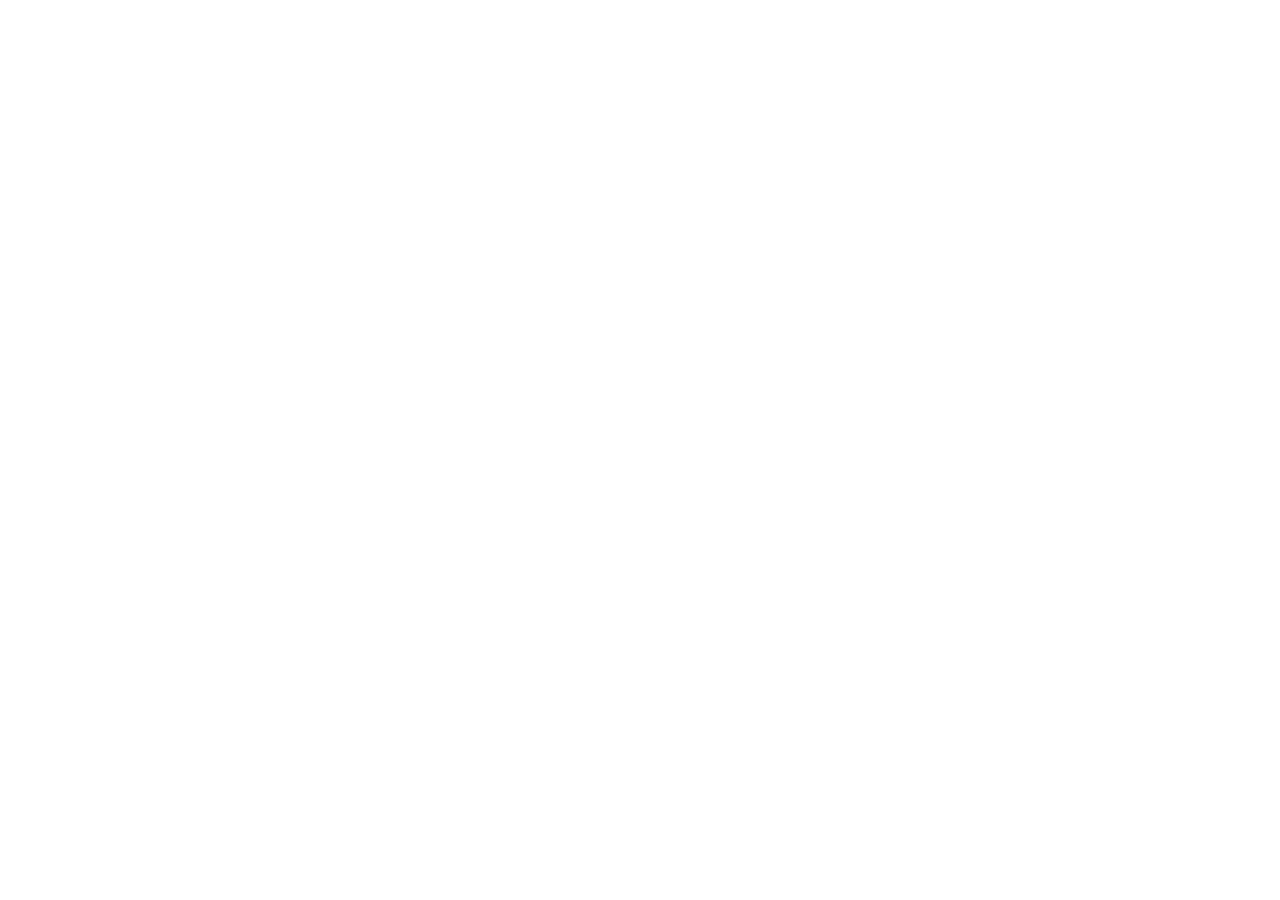
==== index.htm @ 31ccb700 "first work just a check nothing done yet" ====
<!DOCTYPE html>
<html lang="en">
<head>
    <meta charset="UTF-8">
    <meta name="viewport" content="width=device-width, initial-scale=1.0">
    <title>Document</title>
    <link rel="stylesheet" href="style.css">
    <script src="script.js" defer></script>
</head>
<body>

</body>
</html>
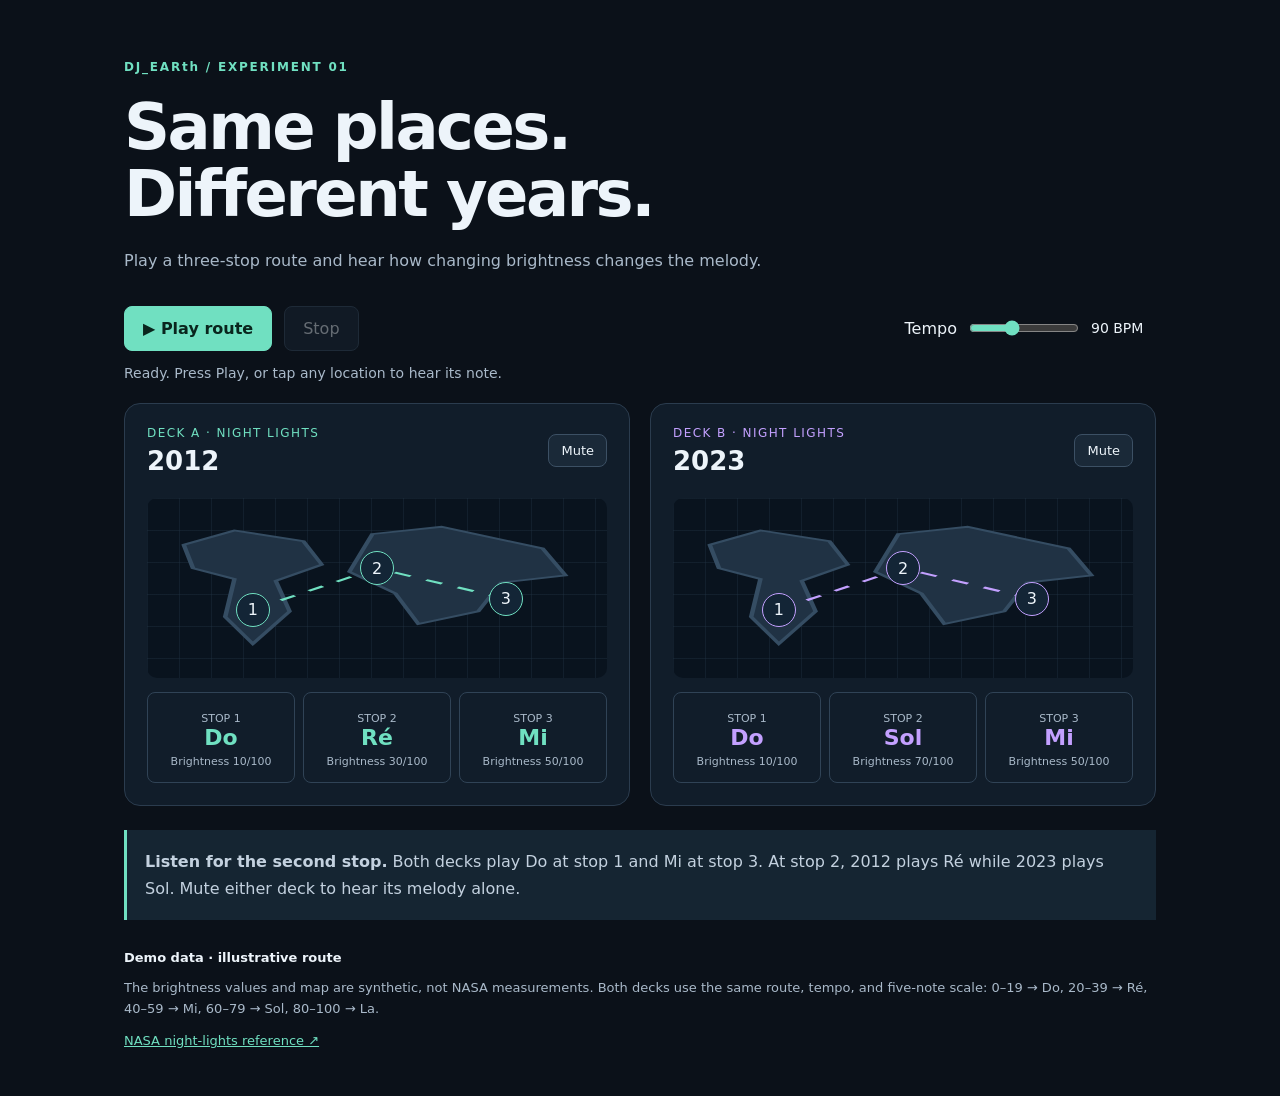
==== commit 030f8034: "first test first test with night light" ====
--- a/index.htm
+++ b/index.htm
@@ -3,11 +3,22 @@
 <head>
     <meta charset="UTF-8">
     <meta name="viewport" content="width=device-width, initial-scale=1.0">
-    <title>Document</title>
+    <title>DJ_EARth · First sound test</title>
     <link rel="stylesheet" href="style.css">
     <script src="script.js" defer></script>
 </head>
 <body>
-
+    <main>
+        <header><p class="eyebrow">DJ_EARth / EXPERIMENT 01</p><h1>Same places.<br>Different years.</h1><p>Play a three-stop route and hear how changing brightness changes the melody.</p></header>
+        <section class="transport" aria-label="Playback controls">
+            <button id="play" class="primary">▶ Play route</button>
+            <button id="stop" disabled>Stop</button>
+            <label>Tempo <input id="tempo" type="range" min="60" max="140" value="90"> <output id="bpm">90 BPM</output></label>
+        </section>
+        <p id="status" role="status">Ready. Press Play, or tap any location to hear its note.</p>
+        <section id="decks" class="decks" aria-label="Comparison decks"></section>
+        <aside><strong>Listen for the second stop.</strong> Both decks play Do at stop 1 and Mi at stop 3. At stop 2, 2012 plays Ré while 2023 plays Sol. Mute either deck to hear its melody alone.</aside>
+        <footer><strong>Demo data · illustrative route</strong><p>The brightness values and map are synthetic, not NASA measurements. Both decks use the same route, tempo, and five-note scale: 0–19 → Do, 20–39 → Ré, 40–59 → Mi, 60–79 → Sol, 80–100 → La.</p><a href="https://svs.gsfc.nasa.gov/5313/" target="_blank" rel="noreferrer">NASA night-lights reference ↗</a></footer>
+    </main>
 </body>
-</html>+</html>
--- a/style.css
+++ b/style.css
@@ -0,0 +1,40 @@
+:root { color-scheme: dark; font-family: system-ui, sans-serif; background: #0b1119; color: #edf4fa; }
+* { box-sizing: border-box; }
+body { margin: 0; }
+main { max-width: 1080px; margin: auto; padding: 48px 24px; }
+.eyebrow { color: #70e0c1; letter-spacing: .15em; font-size: 12px; font-weight: 700; }
+h1 { font-size: clamp(36px, 6vw, 64px); line-height: 1.05; margin: 20px 0; letter-spacing: -.04em; }
+header > p:last-child, footer p { color: #a9b9c9; line-height: 1.6; }
+button { cursor: pointer; border: 1px solid #3c5064; background: #1a2938; color: #edf4fa; border-radius: 8px; padding: 12px 18px; font: inherit; }
+button:disabled { opacity: .4; cursor: default; }
+button:focus-visible, input:focus-visible { outline: 3px solid #fff; outline-offset: 4px; }
+.primary { background: #70e0c1; color: #09251d; border-color: #70e0c1; font-weight: 700; }
+.transport { display: flex; align-items: center; gap: 12px; flex-wrap: wrap; margin-top: 32px; }
+.transport label { display: flex; gap: 10px; align-items: center; margin-left: auto; }
+input { accent-color: #70e0c1; width: 110px; }
+output { min-width: 65px; font-size: 14px; }
+#status { min-height: 24px; color: #a9b9c9; font-size: 14px; }
+.decks { display: grid; grid-template-columns: 1fr 1fr; gap: 20px; }
+.deck { --accent: #70e0c1; background: #111d2a; border: 1px solid #2b3c4e; border-radius: 16px; padding: 22px; }
+.deck:nth-child(2) { --accent: #c3a0ff; }
+.deck header { display: flex; align-items: center; justify-content: space-between; }
+h2 { margin: 0; font-size: 26px; }
+.deck header p { color: var(--accent); font-size: 12px; letter-spacing: .12em; margin: 0 0 6px; }
+.mute { padding: 8px 12px; font-size: 13px; }
+.mute[aria-pressed="true"] { background: #422b35; }
+.map { position: relative; height: 180px; margin: 22px 0 14px; border-radius: 10px; overflow: hidden; background-color: #09131e; background-image: linear-gradient(#25374a55 1px, transparent 1px), linear-gradient(90deg,#25374a55 1px,transparent 1px); background-size: 32px 32px; }
+.map svg { position: absolute; width: 100%; height: 100%; }
+.map path { fill: #203244; stroke: #354d63; stroke-width: 1; }
+.map polyline { fill: none; stroke: var(--accent); stroke-width: 1; stroke-dasharray: 4 4; }
+.point { position: absolute; transform: translate(-50%,-50%); padding: 0; width: 34px; height: 34px; border-radius: 50%; border-color: var(--accent); background: #132536; }
+.point.active { background: var(--accent); color: #09131e; box-shadow: 0 0 28px var(--accent); }
+.notes { display: grid; grid-template-columns: repeat(3,1fr); gap: 8px; }
+.note { padding: 14px 4px; text-align: center; border-radius: 8px; border: 1px solid #304356; }
+.note strong { display: block; font-size: 22px; color: var(--accent); }
+.note small { display: block; color: #a9b9c9; font-size: 11px; margin-top: 5px; }
+.note.active { border-color: var(--accent); background: #233348; }
+aside { margin: 24px 0; padding: 18px; background: #152532; border-left: 3px solid #70e0c1; line-height: 1.7; color: #c3d1df; }
+footer { font-size: 13px; margin-top: 30px; }
+a { color: #70e0c1; }
+@media (max-width: 650px) { main { padding: 28px 16px; } .decks { grid-template-columns: 1fr; } .transport label { margin-left: 0; width: 100%; } }
+@media (prefers-reduced-motion: no-preference) { .point, .note { transition: background .15s, box-shadow .15s; } }
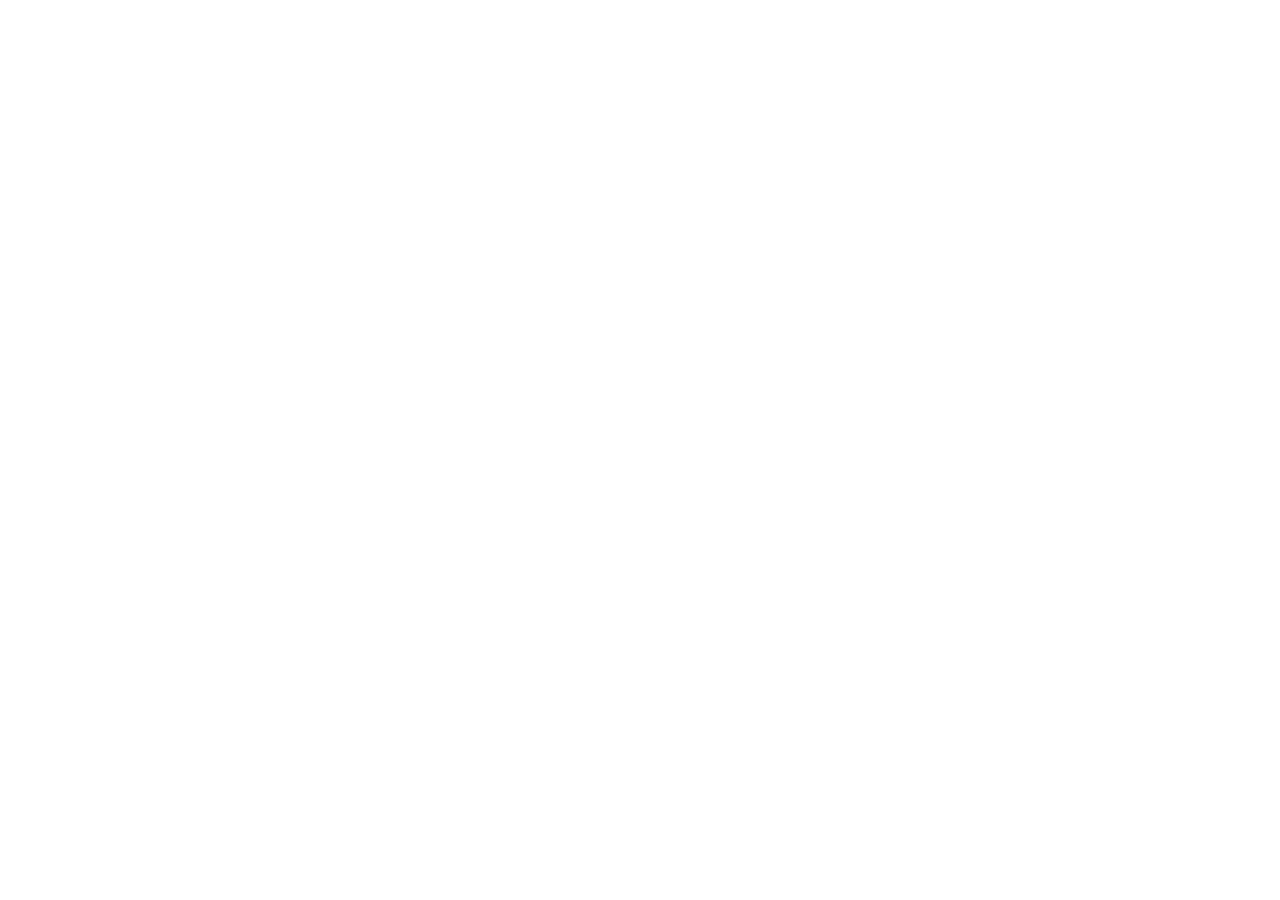
==== commit 3247abb3: "Revert "first test" This reverts commit 030f803455d981edcd1dd88a0b1ee1190cd4a49e." ====
--- a/index.htm
+++ b/index.htm
@@ -3,22 +3,11 @@
 <head>
     <meta charset="UTF-8">
     <meta name="viewport" content="width=device-width, initial-scale=1.0">
-    <title>DJ_EARth · First sound test</title>
+    <title>Document</title>
     <link rel="stylesheet" href="style.css">
     <script src="script.js" defer></script>
 </head>
 <body>
-    <main>
-        <header><p class="eyebrow">DJ_EARth / EXPERIMENT 01</p><h1>Same places.<br>Different years.</h1><p>Play a three-stop route and hear how changing brightness changes the melody.</p></header>
-        <section class="transport" aria-label="Playback controls">
-            <button id="play" class="primary">▶ Play route</button>
-            <button id="stop" disabled>Stop</button>
-            <label>Tempo <input id="tempo" type="range" min="60" max="140" value="90"> <output id="bpm">90 BPM</output></label>
-        </section>
-        <p id="status" role="status">Ready. Press Play, or tap any location to hear its note.</p>
-        <section id="decks" class="decks" aria-label="Comparison decks"></section>
-        <aside><strong>Listen for the second stop.</strong> Both decks play Do at stop 1 and Mi at stop 3. At stop 2, 2012 plays Ré while 2023 plays Sol. Mute either deck to hear its melody alone.</aside>
-        <footer><strong>Demo data · illustrative route</strong><p>The brightness values and map are synthetic, not NASA measurements. Both decks use the same route, tempo, and five-note scale: 0–19 → Do, 20–39 → Ré, 40–59 → Mi, 60–79 → Sol, 80–100 → La.</p><a href="https://svs.gsfc.nasa.gov/5313/" target="_blank" rel="noreferrer">NASA night-lights reference ↗</a></footer>
-    </main>
+
 </body>
-</html>
+</html>
